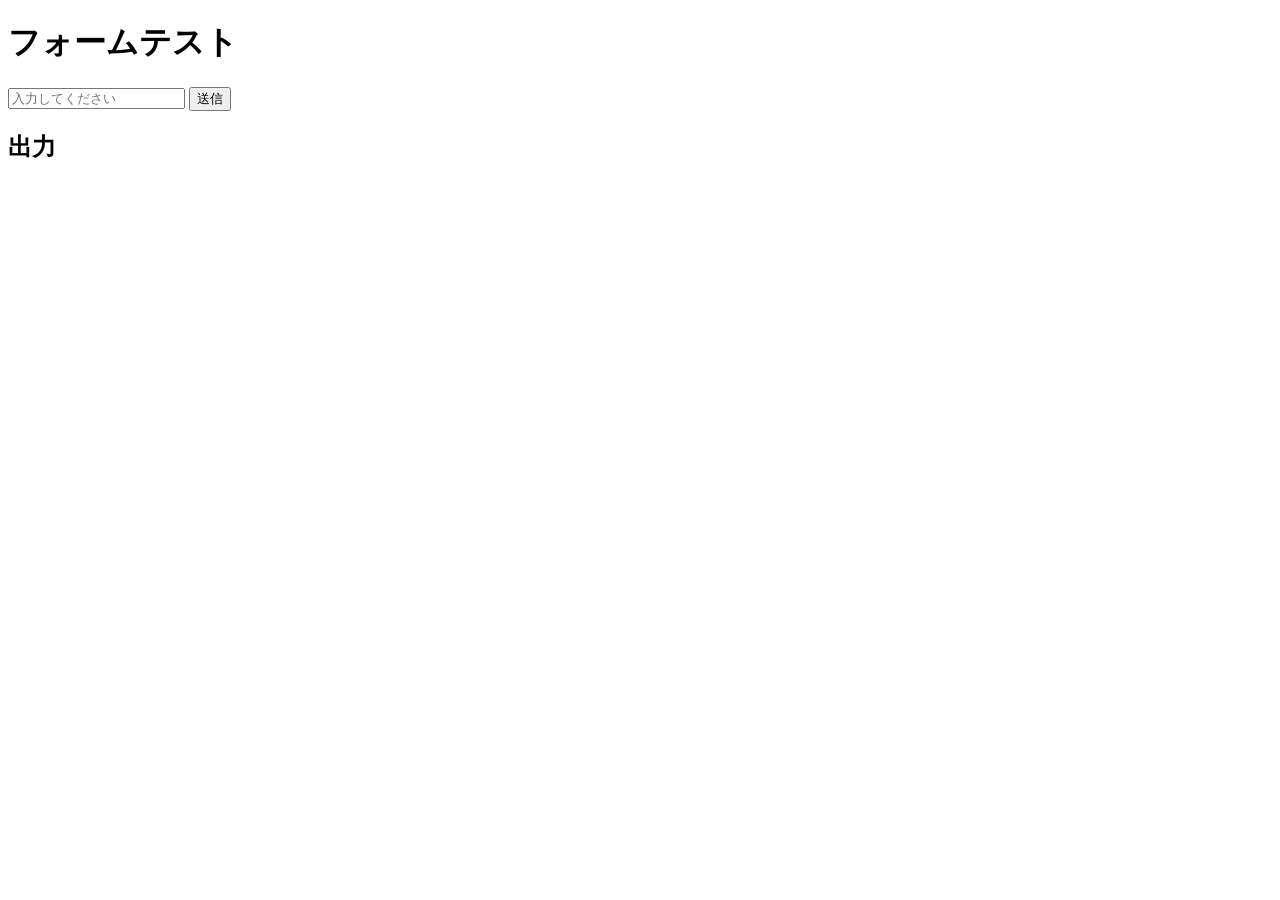
==== index.html @ 725c3aaa "test index page" ====
<!doctype html>
<html lang="ja">
<head>
  <meta charset="UTF-8" />
  <title>フォームテスト</title>
</head>
<body>
  <h1>フォームテスト</h1>

  <form id="form">
    <input id="text" placeholder="入力してください" required />
    <button type="submit">送信</button>
  </form>

  <h2>出力</h2>
  <ul id="list"></ul>

  <script src="script.js"></script>
</body>
</html>
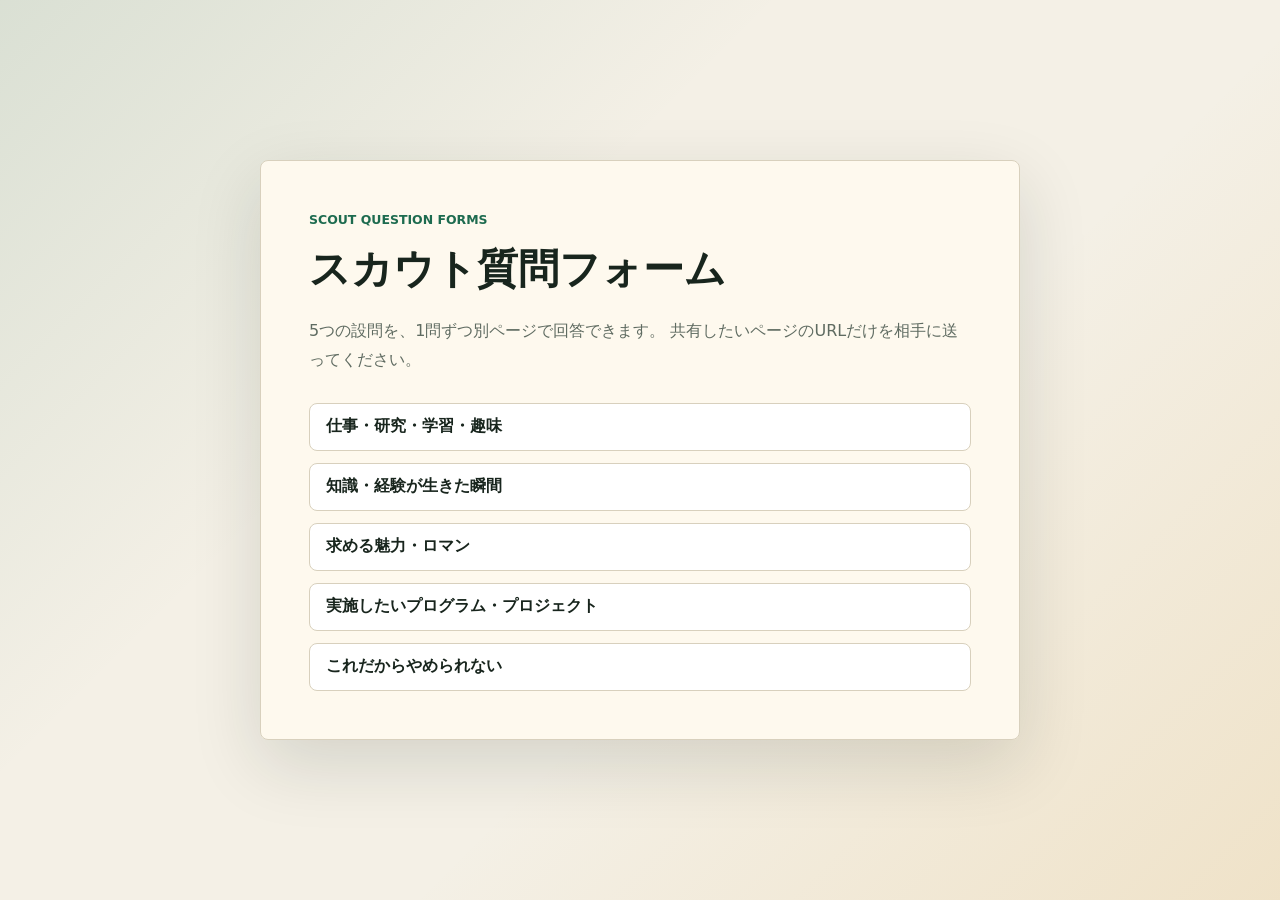
==== commit d7cbf5bd: "after codex with fomspree" ====
--- a/index.html
+++ b/index.html
@@ -1,20 +1,29 @@
 <!doctype html>
 <html lang="ja">
-<head>
-  <meta charset="UTF-8" />
-  <title>フォームテスト</title>
-</head>
-<body>
-  <h1>フォームテスト</h1>
+  <head>
+    <meta charset="utf-8">
+    <meta name="viewport" content="width=device-width, initial-scale=1">
+    <title>スカウト質問フォーム</title>
+    <link rel="stylesheet" href="style.css">
+  </head>
+  <body>
+    <main class="page-shell">
+      <section class="intro-panel">
+        <p class="eyebrow">Scout Question Forms</p>
+        <h1>スカウト質問フォーム</h1>
+        <p>
+          5つの設問を、1問ずつ別ページで回答できます。
+          共有したいページのURLだけを相手に送ってください。
+        </p>
 
-  <form id="form">
-    <input id="text" placeholder="入力してください" required />
-    <button type="submit">送信</button>
-  </form>
-
-  <h2>出力</h2>
-  <ul id="list"></ul>
-
-  <script src="script.js"></script>
-</body>
-</html>+        <div class="link-list" aria-label="質問ページ一覧">
+          <a href="question-1.html">仕事・研究・学習・趣味</a>
+          <a href="question-2.html">知識・経験が生きた瞬間</a>
+          <a href="question-3.html">求める魅力・ロマン</a>
+          <a href="question-4.html">実施したいプログラム・プロジェクト</a>
+          <a href="question-5.html">これだからやめられない</a>
+        </div>
+      </section>
+    </main>
+  </body>
+</html>
--- a/style.css
+++ b/style.css
@@ -0,0 +1,171 @@
+:root {
+  color-scheme: light;
+  --bg: #f4f0e6;
+  --panel: #fffaf0;
+  --ink: #18251d;
+  --muted: #5f6b61;
+  --line: #d8d0bd;
+  --accent: #1d6b4f;
+  --accent-dark: #124331;
+  --field: #ffffff;
+  --focus: #d69a2d;
+}
+
+* {
+  box-sizing: border-box;
+}
+
+body {
+  margin: 0;
+  min-height: 100vh;
+  color: var(--ink);
+  font-family: system-ui, -apple-system, BlinkMacSystemFont, "Segoe UI", sans-serif;
+  background:
+    linear-gradient(135deg, rgba(29, 107, 79, 0.12), transparent 36%),
+    linear-gradient(315deg, rgba(214, 154, 45, 0.16), transparent 40%),
+    var(--bg);
+}
+
+.page-shell {
+  width: min(100% - 32px, 760px);
+  min-height: 100vh;
+  margin: 0 auto;
+  display: grid;
+  place-items: center;
+  padding: 48px 0;
+}
+
+.intro-panel,
+.question-card {
+  width: 100%;
+  background: rgba(255, 250, 240, 0.94);
+  border: 1px solid var(--line);
+  border-radius: 8px;
+  box-shadow: 0 24px 70px rgba(24, 37, 29, 0.14);
+}
+
+.intro-panel {
+  padding: clamp(28px, 5vw, 48px);
+}
+
+.question-card {
+  padding: clamp(24px, 4vw, 40px);
+}
+
+.eyebrow {
+  margin: 0 0 12px;
+  color: var(--accent);
+  font-size: 0.78rem;
+  font-weight: 700;
+  letter-spacing: 0;
+  text-transform: uppercase;
+}
+
+h1 {
+  margin: 0 0 22px;
+  font-size: clamp(1.7rem, 4vw, 2.55rem);
+  line-height: 1.25;
+  letter-spacing: 0;
+}
+
+h1 span {
+  display: block;
+  margin-top: 8px;
+  font-size: 0.68em;
+  color: var(--muted);
+}
+
+p {
+  color: var(--muted);
+  line-height: 1.8;
+}
+
+label {
+  display: block;
+  margin: 20px 0 8px;
+  font-weight: 700;
+}
+
+input,
+textarea {
+  width: 100%;
+  border: 1px solid var(--line);
+  border-radius: 8px;
+  background: var(--field);
+  color: var(--ink);
+  font: inherit;
+  line-height: 1.6;
+  padding: 12px 14px;
+}
+
+textarea {
+  resize: vertical;
+  min-height: 220px;
+}
+
+input:focus,
+textarea:focus {
+  border-color: var(--focus);
+  box-shadow: 0 0 0 4px rgba(214, 154, 45, 0.22);
+  outline: none;
+}
+
+button,
+.link-list a {
+  min-height: 48px;
+  border-radius: 8px;
+  font: inherit;
+  font-weight: 700;
+}
+
+button {
+  width: 100%;
+  margin-top: 24px;
+  border: 0;
+  background: var(--accent);
+  color: #fff;
+  cursor: pointer;
+}
+
+button:hover {
+  background: var(--accent-dark);
+}
+
+.message {
+  min-height: 1.8em;
+  margin: 16px 0 0;
+  color: var(--accent-dark);
+  font-weight: 700;
+}
+
+.link-list {
+  display: grid;
+  gap: 12px;
+  margin-top: 28px;
+}
+
+.link-list a {
+  display: flex;
+  align-items: center;
+  padding: 12px 16px;
+  border: 1px solid var(--line);
+  color: var(--ink);
+  text-decoration: none;
+  background: #fff;
+}
+
+.link-list a:hover {
+  border-color: var(--accent);
+  color: var(--accent-dark);
+}
+
+@media (max-width: 520px) {
+  .page-shell {
+    width: min(100% - 20px, 760px);
+    padding: 20px 0;
+  }
+
+  h1 {
+    font-size: 1.45rem;
+  }
+}
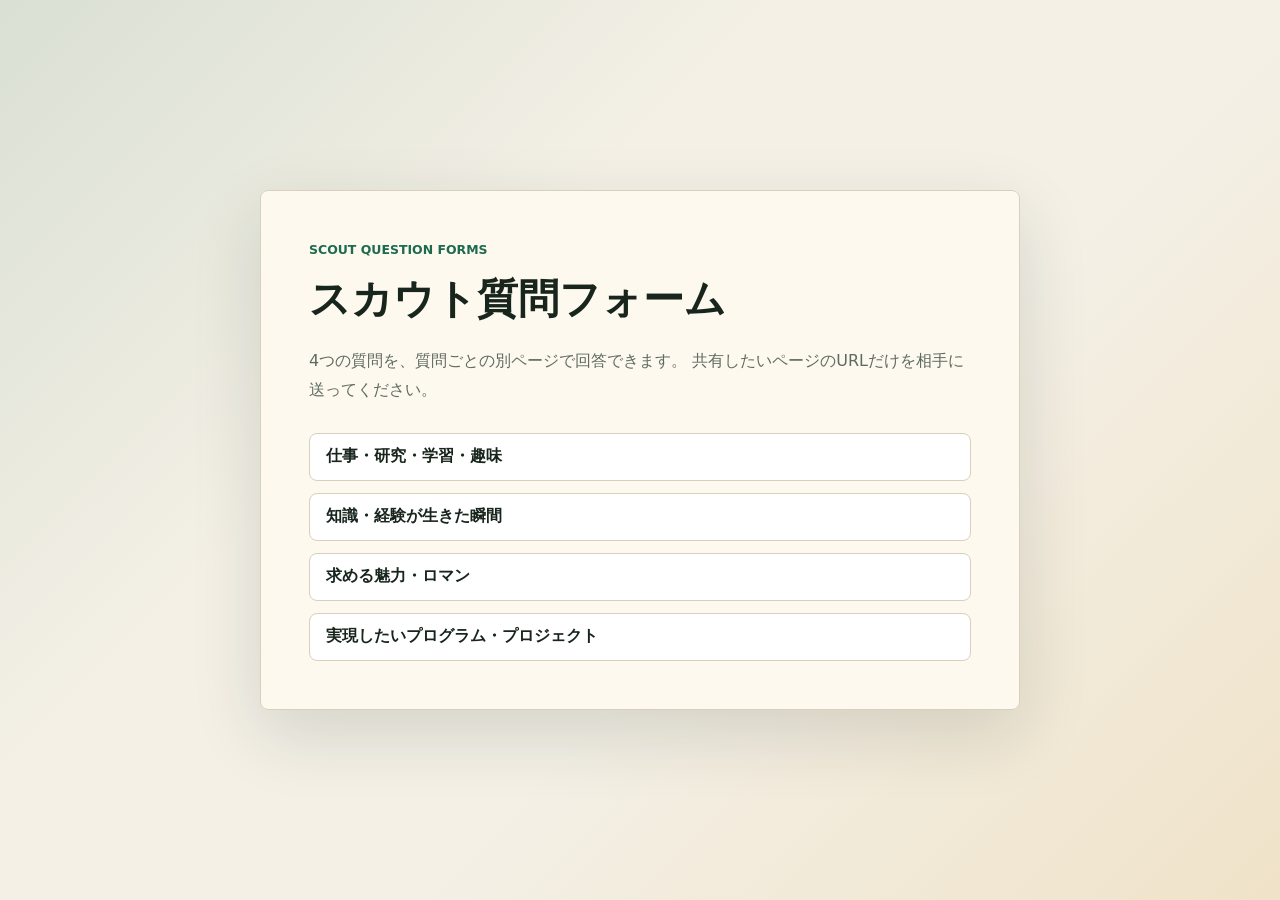
==== commit 8f29b4b2: "fix gas get and delete q5" ====
--- a/index.html
+++ b/index.html
@@ -12,7 +12,7 @@
         <p class="eyebrow">Scout Question Forms</p>
         <h1>スカウト質問フォーム</h1>
         <p>
-          5つの設問を、1問ずつ別ページで回答できます。
+          4つの質問を、質問ごとの別ページで回答できます。
           共有したいページのURLだけを相手に送ってください。
         </p>
 
@@ -20,8 +20,7 @@
           <a href="question-1.html">仕事・研究・学習・趣味</a>
           <a href="question-2.html">知識・経験が生きた瞬間</a>
           <a href="question-3.html">求める魅力・ロマン</a>
-          <a href="question-4.html">実施したいプログラム・プロジェクト</a>
-          <a href="question-5.html">これだからやめられない</a>
+          <a href="question-4.html">実現したいプログラム・プロジェクト</a>
         </div>
       </section>
     </main>
--- a/style.css
+++ b/style.css
@@ -35,6 +35,11 @@
   padding: 48px 0;
 }
 
+.page-shell--wide {
+  width: min(100% - 32px, 1040px);
+  place-items: start center;
+}
+
 .intro-panel,
 .question-card {
   width: 100%;
@@ -138,6 +143,113 @@
   font-weight: 700;
 }
 
+.showall-controls {
+  display: grid;
+  gap: 10px;
+  margin-top: 24px;
+}
+
+.showall-controls label {
+  margin: 8px 0 0;
+}
+
+.summary-row {
+  margin-top: 28px;
+  color: var(--accent-dark);
+  font-weight: 700;
+}
+
+.question-tabs {
+  display: flex;
+  flex-wrap: wrap;
+  gap: 0;
+  margin-top: 28px;
+  border-bottom: 1px solid var(--line);
+}
+
+.question-tabs[hidden] {
+  display: none;
+}
+
+.tab-button {
+  width: auto;
+  min-height: 42px;
+  margin: 0 4px -1px 0;
+  padding: 9px 14px;
+  border: 1px solid var(--line);
+  border-bottom-color: var(--line);
+  border-radius: 8px 8px 0 0;
+  background: #f7f2e8;
+  color: var(--muted);
+  cursor: pointer;
+}
+
+.tab-button:hover,
+.tab-button.is-active {
+  background: #fff;
+  color: var(--accent-dark);
+}
+
+.tab-button.is-active {
+  border-bottom-color: #fff;
+}
+
+.tab-button span {
+  display: inline-flex;
+  align-items: center;
+  justify-content: center;
+  min-width: 1.6em;
+  margin-left: 6px;
+  padding: 1px 6px;
+  border-radius: 999px;
+  background: rgba(29, 107, 79, 0.12);
+  color: var(--accent-dark);
+  font-size: 0.82em;
+}
+
+.submission-list {
+  display: grid;
+  gap: 14px;
+  margin-top: 18px;
+}
+
+.submission-card {
+  border: 1px solid var(--line);
+  border-radius: 8px;
+  background: #fff;
+  padding: 16px;
+}
+
+.submission-card header {
+  display: flex;
+  flex-wrap: wrap;
+  gap: 8px 12px;
+  align-items: baseline;
+  margin-bottom: 10px;
+}
+
+.submission-date {
+  color: var(--accent);
+  font-weight: 700;
+}
+
+.submission-question-id {
+  color: var(--muted);
+  font-size: 0.92rem;
+}
+
+.submission-question {
+  margin: 0 0 8px;
+  color: var(--ink);
+  font-weight: 700;
+}
+
+.submission-answer {
+  margin: 0;
+  color: var(--ink);
+  white-space: pre-wrap;
+}
+
 .link-list {
   display: grid;
   gap: 12px;
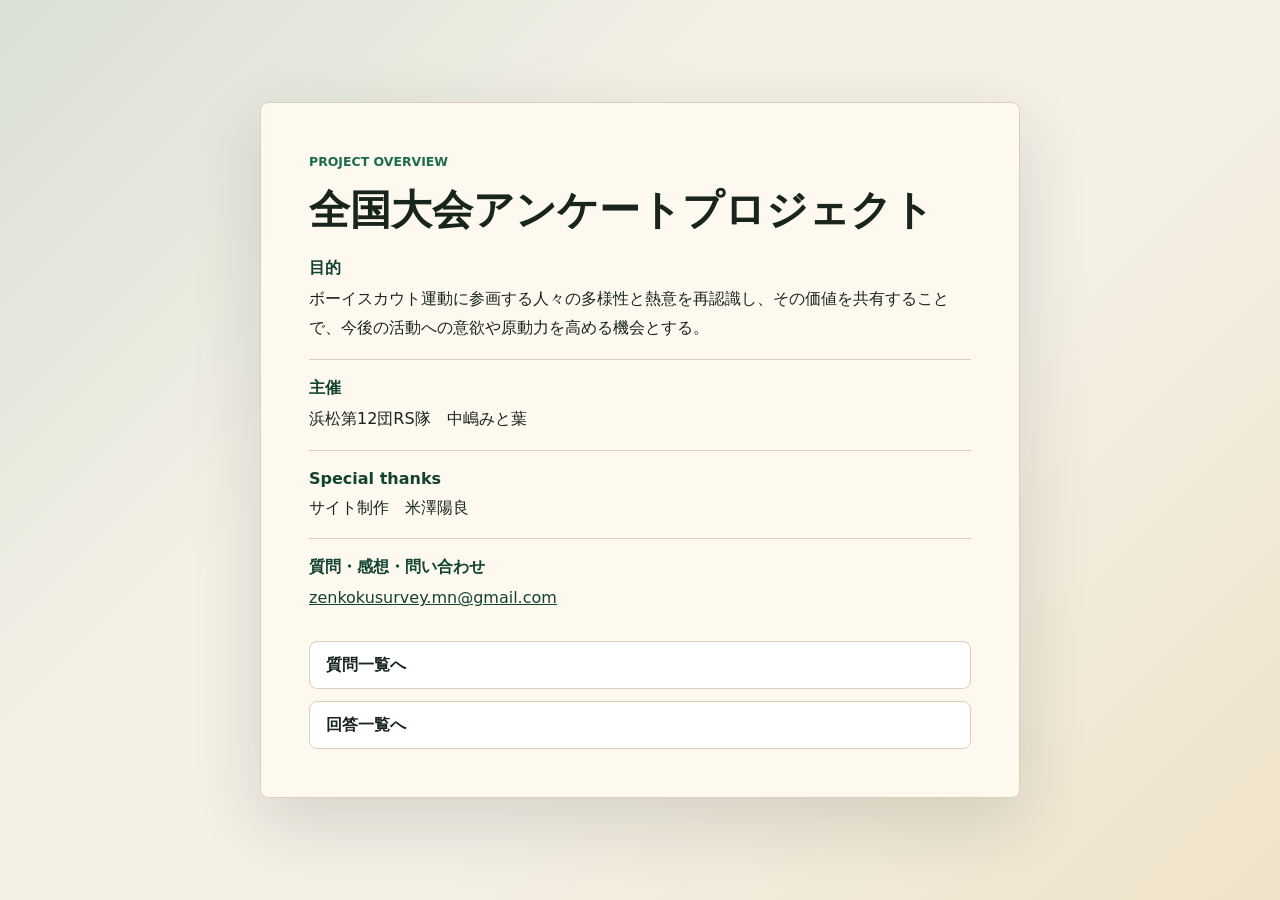
==== commit bd7ceca8: "add all-question" ====
--- a/index.html
+++ b/index.html
@@ -3,24 +3,37 @@
   <head>
     <meta charset="utf-8">
     <meta name="viewport" content="width=device-width, initial-scale=1">
-    <title>スカウト質問フォーム</title>
+    <title>全国大会アンケートプロジェクト</title>
     <link rel="stylesheet" href="style.css">
   </head>
   <body>
     <main class="page-shell">
       <section class="intro-panel">
-        <p class="eyebrow">Scout Question Forms</p>
-        <h1>スカウト質問フォーム</h1>
-        <p>
-          4つの質問を、質問ごとの別ページで回答できます。
-          共有したいページのURLだけを相手に送ってください。
-        </p>
+        <p class="eyebrow">Project Overview</p>
+        <h1>全国大会アンケートプロジェクト</h1>
 
-        <div class="link-list" aria-label="質問ページ一覧">
-          <a href="question-1.html">仕事・研究・学習・趣味</a>
-          <a href="question-2.html">知識・経験が生きた瞬間</a>
-          <a href="question-3.html">求める魅力・ロマン</a>
-          <a href="question-4.html">実現したいプログラム・プロジェクト</a>
+        <dl class="overview-list">
+          <div>
+            <dt>目的</dt>
+            <dd>ボーイスカウト運動に参画する人々の多様性と熱意を再認識し、その価値を共有することで、今後の活動への意欲や原動力を高める機会とする。</dd>
+          </div>
+          <div>
+            <dt>主催</dt>
+            <dd>浜松第12団RS隊　中嶋みと葉</dd>
+          </div>
+          <div>
+            <dt>Special thanks</dt>
+            <dd>サイト制作　米澤陽良</dd>
+          </div>
+          <div>
+            <dt>質問・感想・問い合わせ</dt>
+            <dd><a href="mailto:zenkokusurvey.mn@gmail.com">zenkokusurvey.mn@gmail.com</a></dd>
+          </div>
+        </dl>
+
+        <div class="link-list" aria-label="関連ページ">
+          <a href="all-question.html">質問一覧へ</a>
+          <a href="showall.html">回答一覧へ</a>
         </div>
       </section>
     </main>
--- a/style.css
+++ b/style.css
@@ -85,6 +85,39 @@
   line-height: 1.8;
 }
 
+.overview-list {
+  display: grid;
+  gap: 18px;
+  margin: 0;
+}
+
+.overview-list div {
+  display: grid;
+  gap: 6px;
+  padding-bottom: 16px;
+  border-bottom: 1px solid var(--line);
+}
+
+.overview-list div:last-child {
+  padding-bottom: 0;
+  border-bottom: 0;
+}
+
+.overview-list dt {
+  color: var(--accent-dark);
+  font-weight: 800;
+}
+
+.overview-list dd {
+  margin: 0;
+  color: var(--ink);
+  line-height: 1.8;
+}
+
+.overview-list a {
+  color: var(--accent-dark);
+}
+
 label {
   display: block;
   margin: 20px 0 8px;
@@ -157,6 +190,55 @@
   margin-top: 28px;
   color: var(--accent-dark);
   font-weight: 700;
+}
+
+.question-overview {
+  margin: 0 0 18px;
+  color: var(--ink);
+  font-size: 1.05rem;
+  font-weight: 700;
+  line-height: 1.7;
+}
+
+.question-link-list {
+  display: grid;
+  gap: 12px;
+  margin-top: 24px;
+}
+
+.question-link-item {
+  display: grid;
+  grid-template-columns: minmax(48px, auto) 1fr auto;
+  gap: 14px;
+  align-items: center;
+  min-height: 58px;
+  padding: 14px 16px;
+  border: 1px solid var(--line);
+  border-radius: 8px;
+  background: #fff;
+  color: var(--ink);
+  text-decoration: none;
+}
+
+.question-link-item:hover {
+  border-color: var(--accent);
+}
+
+.question-link-label {
+  color: var(--accent-dark);
+  font-weight: 800;
+}
+
+.question-link-title {
+  color: var(--ink);
+  font-weight: 700;
+  line-height: 1.5;
+}
+
+.question-link-count {
+  color: var(--muted);
+  font-weight: 700;
+  white-space: nowrap;
 }
 
 .question-tabs {
@@ -250,6 +332,47 @@
   white-space: pre-wrap;
 }
 
+.pagination {
+  display: flex;
+  align-items: center;
+  justify-content: center;
+  gap: 12px;
+  margin-top: 24px;
+}
+
+.pagination[hidden] {
+  display: none;
+}
+
+.pagination-button {
+  display: inline-flex;
+  align-items: center;
+  justify-content: center;
+  width: 44px;
+  height: 44px;
+  border: 1px solid var(--line);
+  border-radius: 8px;
+  background: #fff;
+  color: var(--accent-dark);
+  font-size: 1.2rem;
+  font-weight: 700;
+  text-decoration: none;
+}
+
+.pagination-button:hover {
+  border-color: var(--accent);
+}
+
+.pagination-button.is-disabled {
+  color: var(--line);
+  cursor: default;
+}
+
+.pagination-status {
+  color: var(--muted);
+  font-weight: 700;
+}
+
 .link-list {
   display: grid;
   gap: 12px;
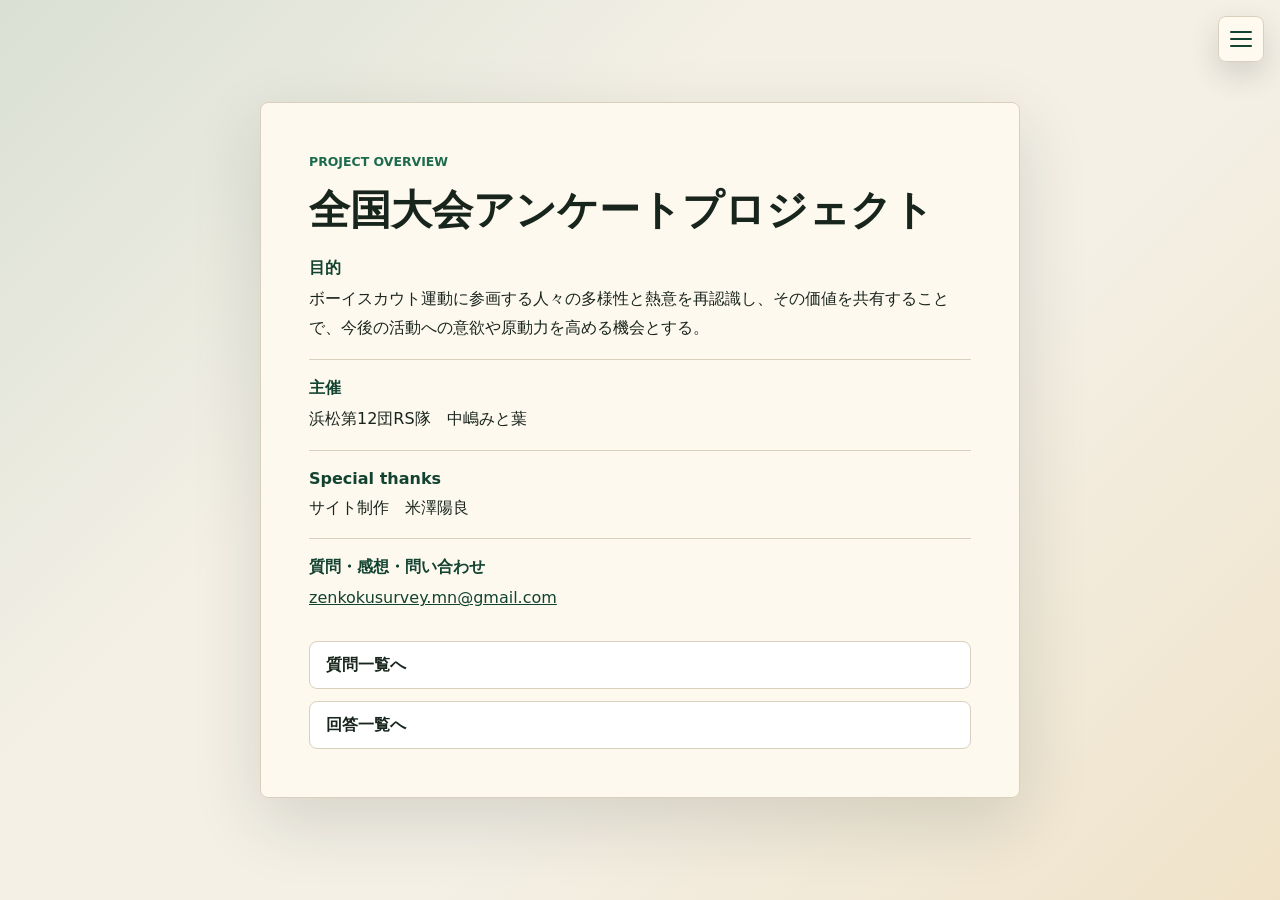
==== commit 0a9d5dcb: "ハンバーガーメニューの追加" ====
--- a/index.html
+++ b/index.html
@@ -7,6 +7,18 @@
     <link rel="stylesheet" href="style.css">
   </head>
   <body>
+    <button class="menu-toggle" type="button" aria-controls="site-menu" aria-expanded="false" aria-label="メニューを開く">
+      <span></span>
+      <span></span>
+      <span></span>
+    </button>
+    <nav class="site-menu" id="site-menu" hidden>
+      <a href="index.html">企画概要</a>
+      <a href="showq1.html">Q1</a>
+      <a href="showq2.html">Q2</a>
+      <a href="showq3.html">Q3</a>
+      <a href="showq4.html">Q4</a>
+    </nav>
     <main class="page-shell">
       <section class="intro-panel">
         <p class="eyebrow">Project Overview</p>
@@ -37,5 +49,6 @@
         </div>
       </section>
     </main>
+    <script src="menu.js"></script>
   </body>
 </html>
--- a/style.css
+++ b/style.css
@@ -26,6 +26,67 @@
     var(--bg);
 }
 
+.menu-toggle {
+  position: fixed;
+  top: 16px;
+  right: 16px;
+  z-index: 20;
+  display: grid;
+  gap: 5px;
+  place-content: center;
+  width: 46px;
+  height: 46px;
+  min-height: 46px;
+  margin: 0;
+  border: 1px solid var(--line);
+  border-radius: 8px;
+  background: rgba(255, 250, 240, 0.96);
+  box-shadow: 0 12px 30px rgba(24, 37, 29, 0.16);
+}
+
+.menu-toggle span {
+  display: block;
+  width: 22px;
+  height: 2px;
+  border-radius: 999px;
+  background: var(--accent-dark);
+}
+
+.site-menu {
+  position: fixed;
+  top: 70px;
+  right: 16px;
+  z-index: 19;
+  display: grid;
+  min-width: 180px;
+  overflow: hidden;
+  border: 1px solid var(--line);
+  border-radius: 8px;
+  background: #fff;
+  box-shadow: 0 18px 44px rgba(24, 37, 29, 0.18);
+}
+
+.site-menu[hidden] {
+  display: none;
+}
+
+.site-menu a {
+  padding: 13px 16px;
+  border-bottom: 1px solid var(--line);
+  color: var(--ink);
+  font-weight: 700;
+  text-decoration: none;
+}
+
+.site-menu a:last-child {
+  border-bottom: 0;
+}
+
+.site-menu a:hover {
+  background: rgba(29, 107, 79, 0.08);
+  color: var(--accent-dark);
+}
+
 .page-shell {
   width: min(100% - 32px, 760px);
   min-height: 100vh;
@@ -174,6 +235,24 @@
   margin: 16px 0 0;
   color: var(--accent-dark);
   font-weight: 700;
+}
+
+.other-questions-link {
+  display: flex;
+  align-items: center;
+  justify-content: center;
+  min-height: 48px;
+  margin-top: 12px;
+  border: 1px solid var(--accent);
+  border-radius: 8px;
+  background: #fff;
+  color: var(--accent-dark);
+  font-weight: 700;
+  text-decoration: none;
+}
+
+.other-questions-link:hover {
+  background: rgba(29, 107, 79, 0.08);
 }
 
 .showall-controls {
@@ -332,6 +411,33 @@
   white-space: pre-wrap;
 }
 
+.admin-login {
+  display: grid;
+  gap: 10px;
+}
+
+.admin-login label {
+  margin: 8px 0 0;
+}
+
+.danger-button {
+  width: auto;
+  min-height: 42px;
+  margin-top: 14px;
+  padding: 8px 14px;
+  border: 0;
+  border-radius: 8px;
+  background: #9f2a2a;
+  color: #fff;
+  cursor: pointer;
+  font: inherit;
+  font-weight: 700;
+}
+
+.danger-button:hover {
+  background: #7f1e1e;
+}
+
 .pagination {
   display: flex;
   align-items: center;
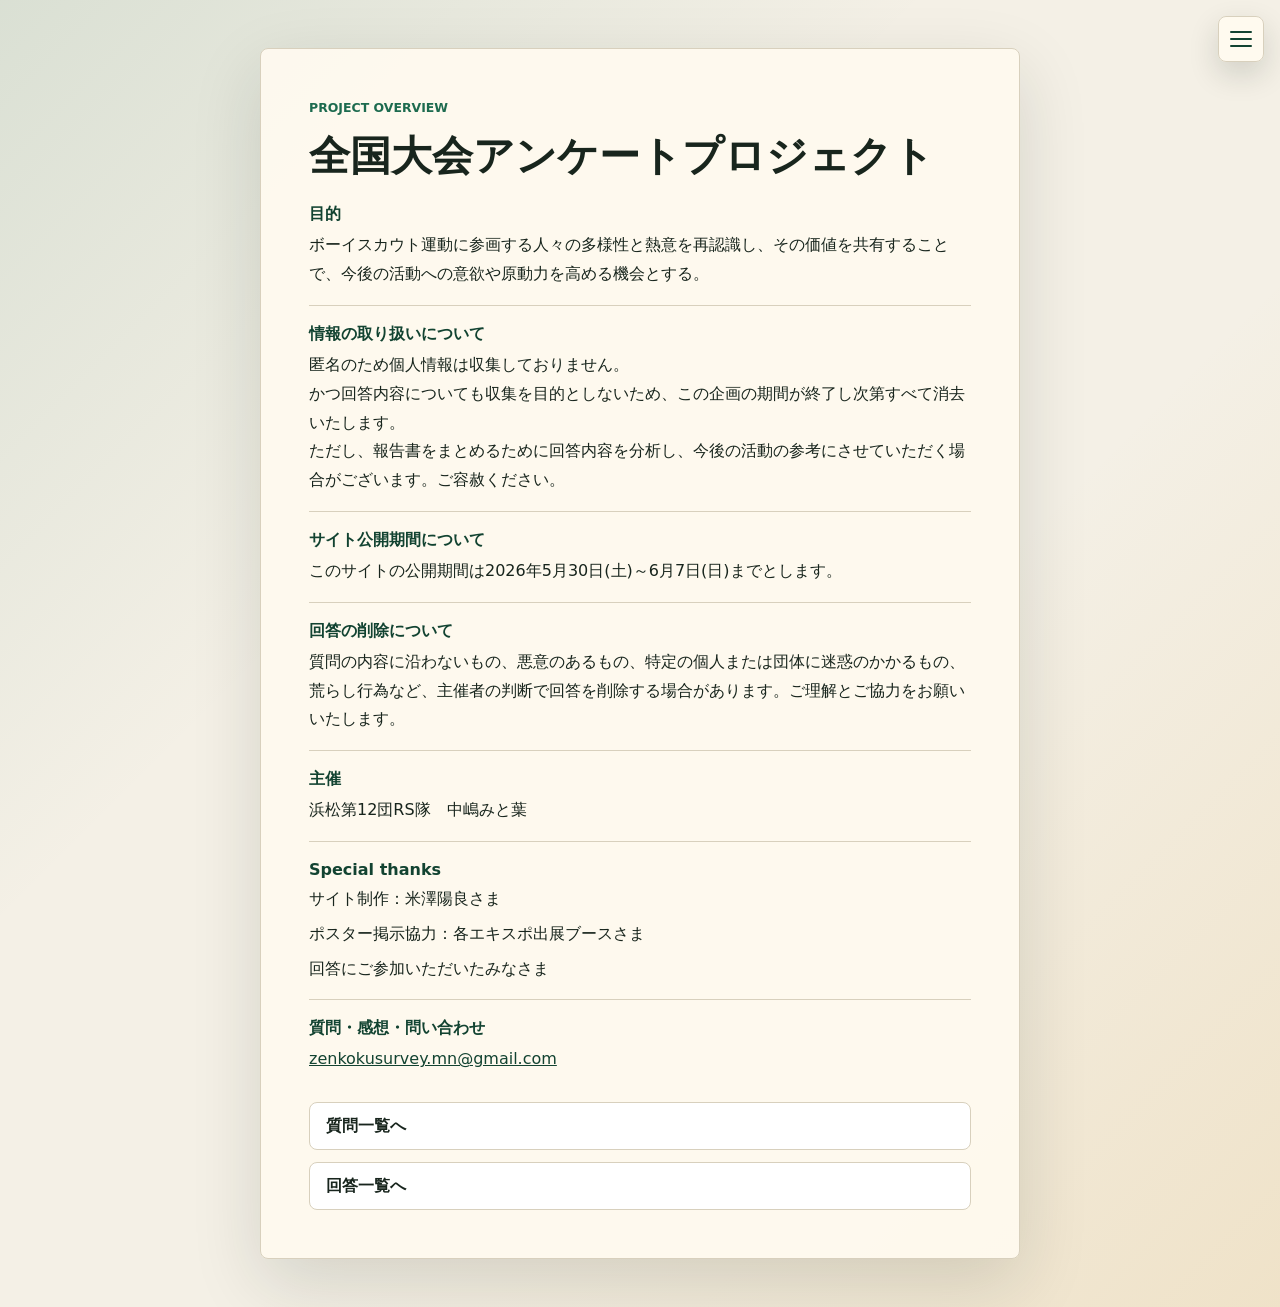
==== commit 81752d25: "fix index" ====
--- a/index.html
+++ b/index.html
@@ -30,12 +30,28 @@
             <dd>ボーイスカウト運動に参画する人々の多様性と熱意を再認識し、その価値を共有することで、今後の活動への意欲や原動力を高める機会とする。</dd>
           </div>
           <div>
+            <dt>情報の取り扱いについて</dt>
+            <dd>匿名のため個人情報は収集しておりません。<br>
+              かつ回答内容についても収集を目的としないため、この企画の期間が終了し次第すべて消去いたします。<br>
+              ただし、報告書をまとめるために回答内容を分析し、今後の活動の参考にさせていただく場合がございます。ご容赦ください。</dd>
+          </div>
+          <div>
+            <dt>サイト公開期間について</dt>
+            <dd>このサイトの公開期間は2026年5月30日(土)～6月7日(日)までとします。</dd>
+          </div>
+          <div>
+            <dt>回答の削除について</dt>
+            <dd>質問の内容に沿わないもの、悪意のあるもの、特定の個人または団体に迷惑のかかるもの、荒らし行為など、主催者の判断で回答を削除する場合があります。ご理解とご協力をお願いいたします。</dd>
+          </div>
+          <div>
             <dt>主催</dt>
             <dd>浜松第12団RS隊　中嶋みと葉</dd>
           </div>
           <div>
             <dt>Special thanks</dt>
-            <dd>サイト制作　米澤陽良</dd>
+            <dd>サイト制作：米澤陽良さま</dd>
+            <dd>ポスター掲示協力：各エキスポ出展ブースさま</dd>
+            <dd>回答にご参加いただいたみなさま</dd>
           </div>
           <div>
             <dt>質問・感想・問い合わせ</dt>
